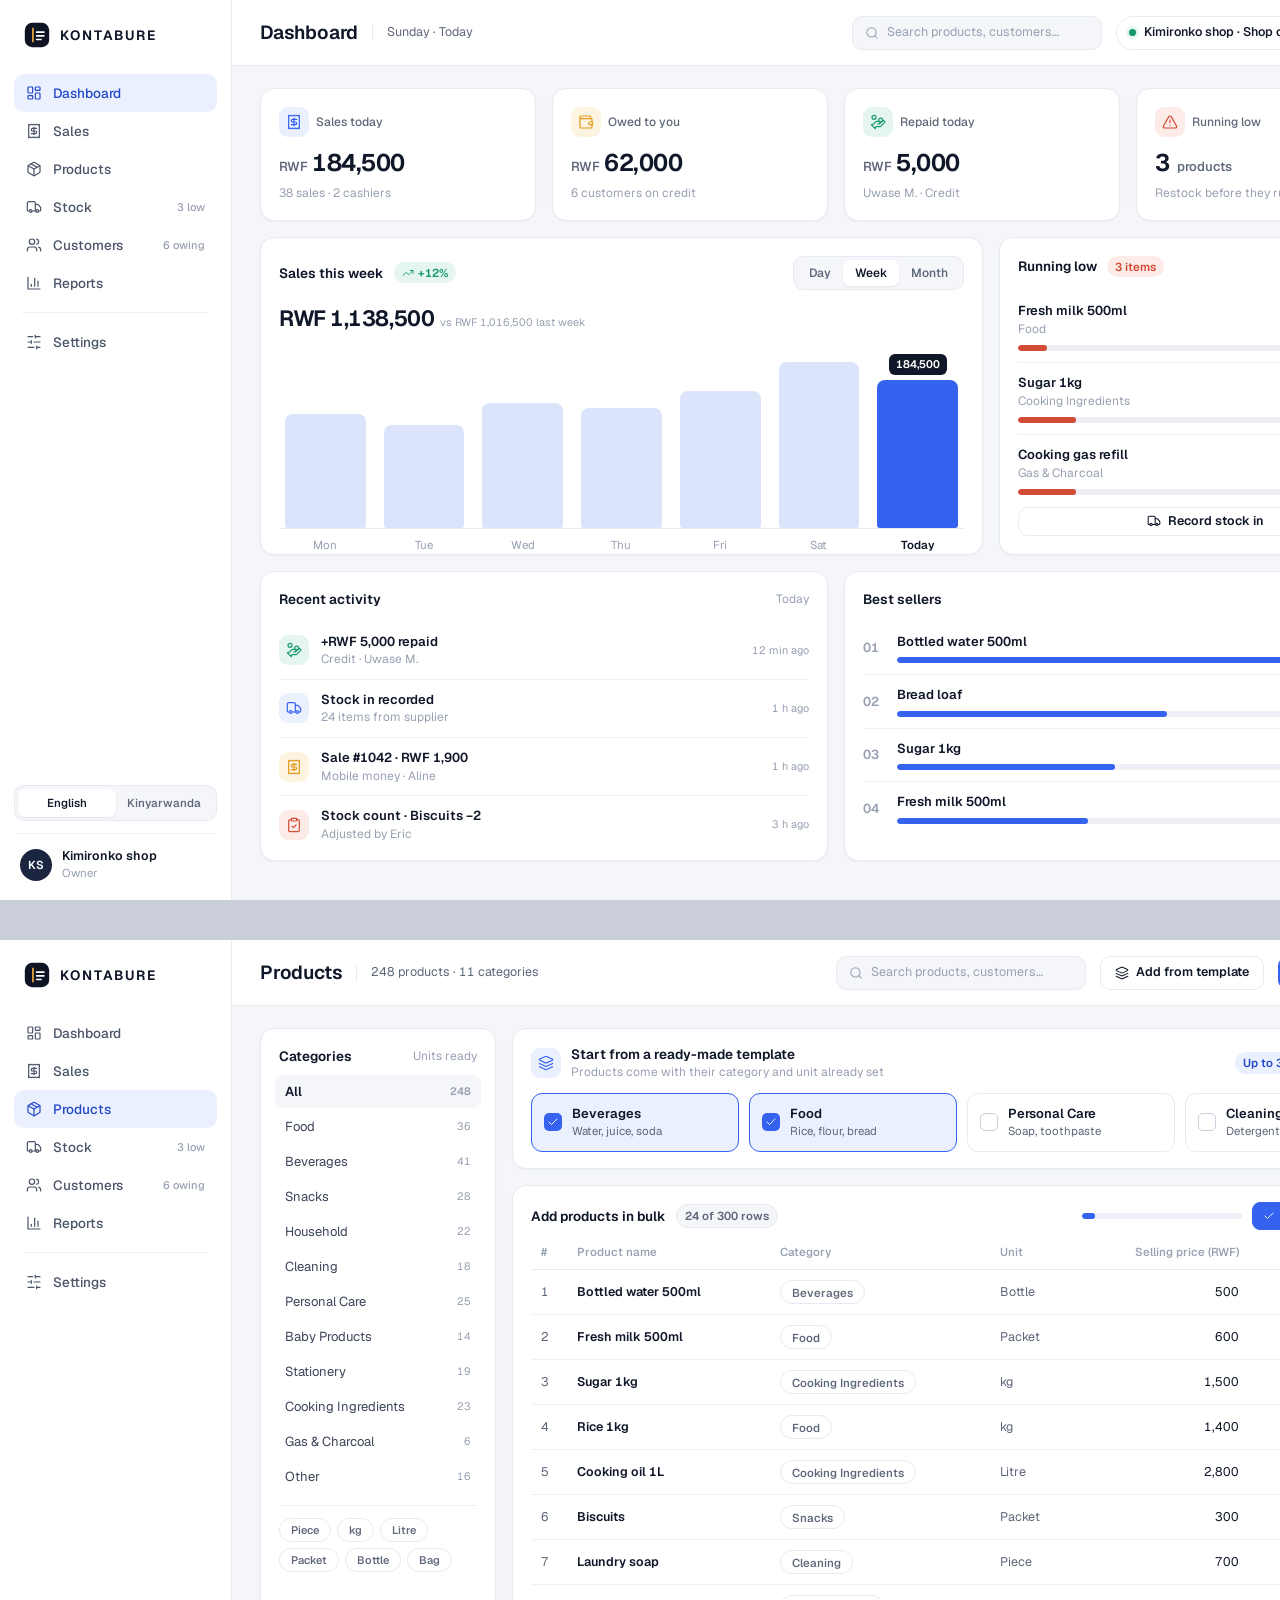
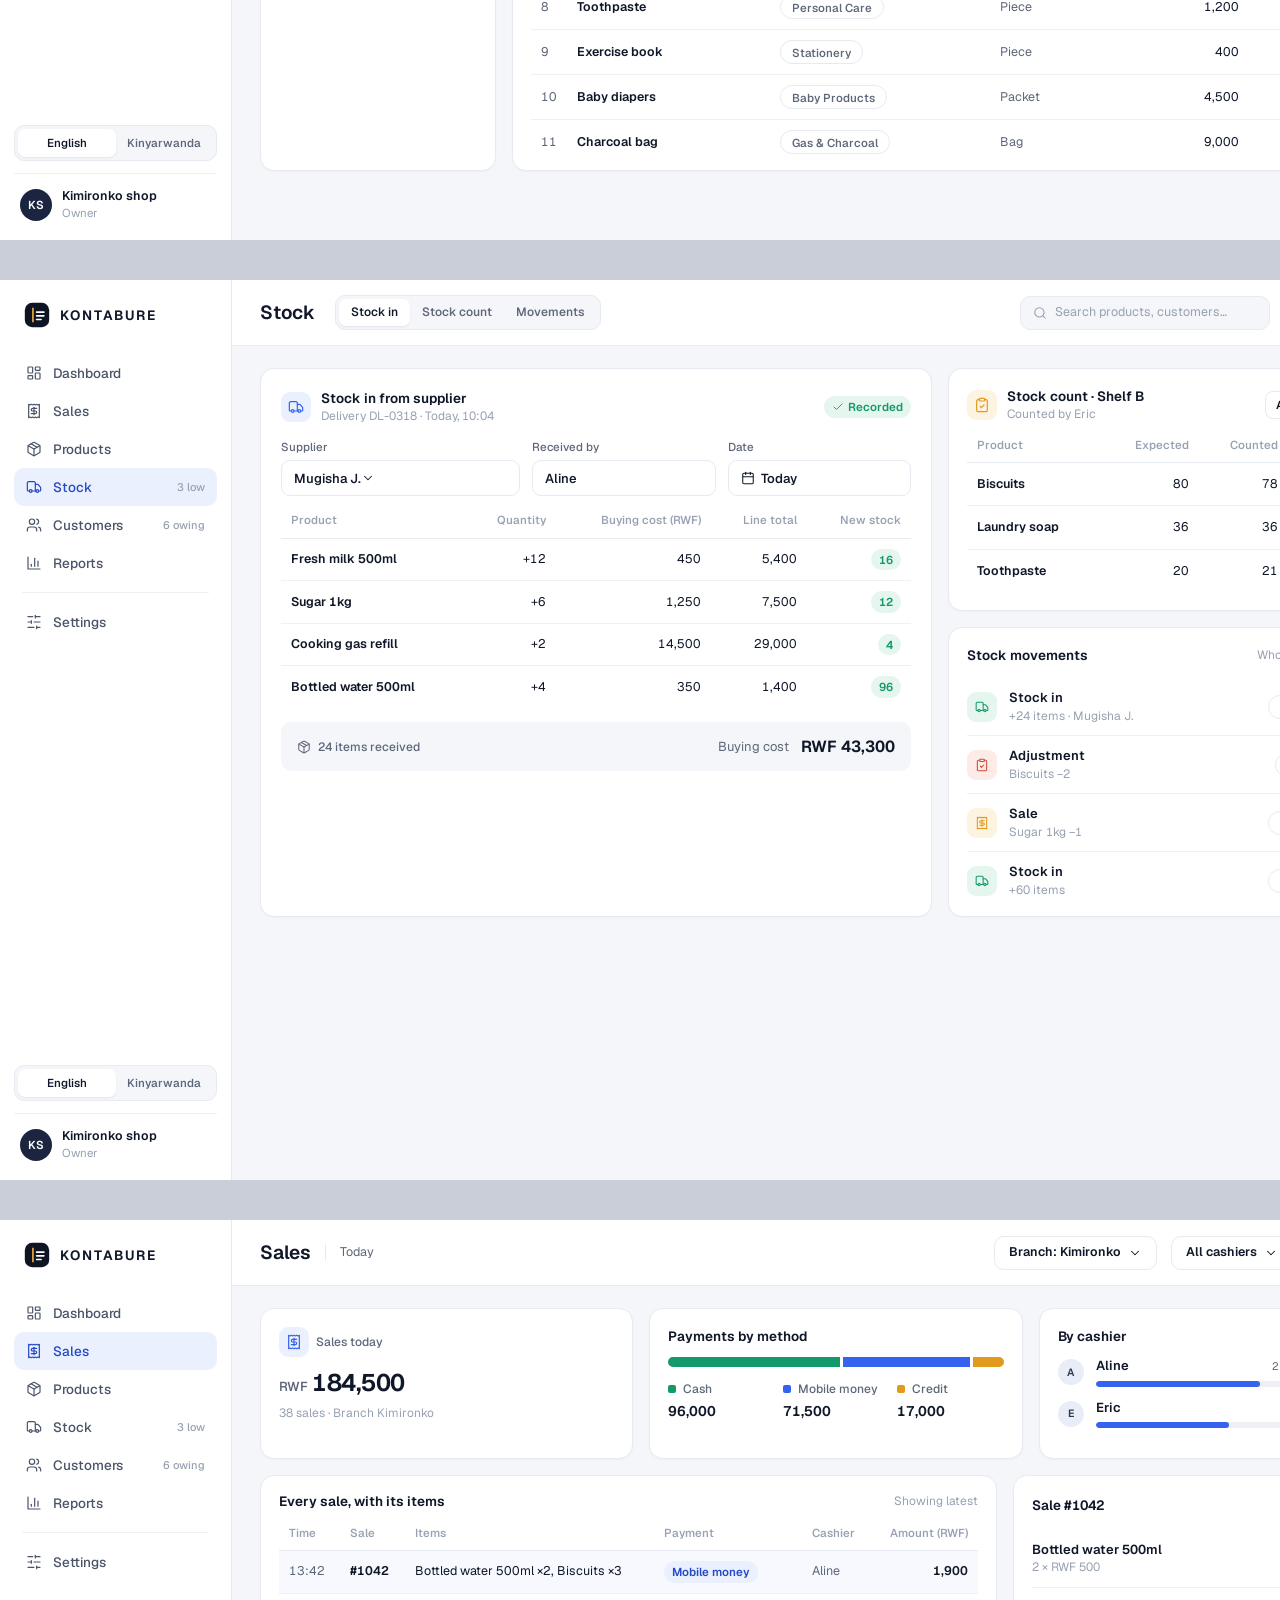
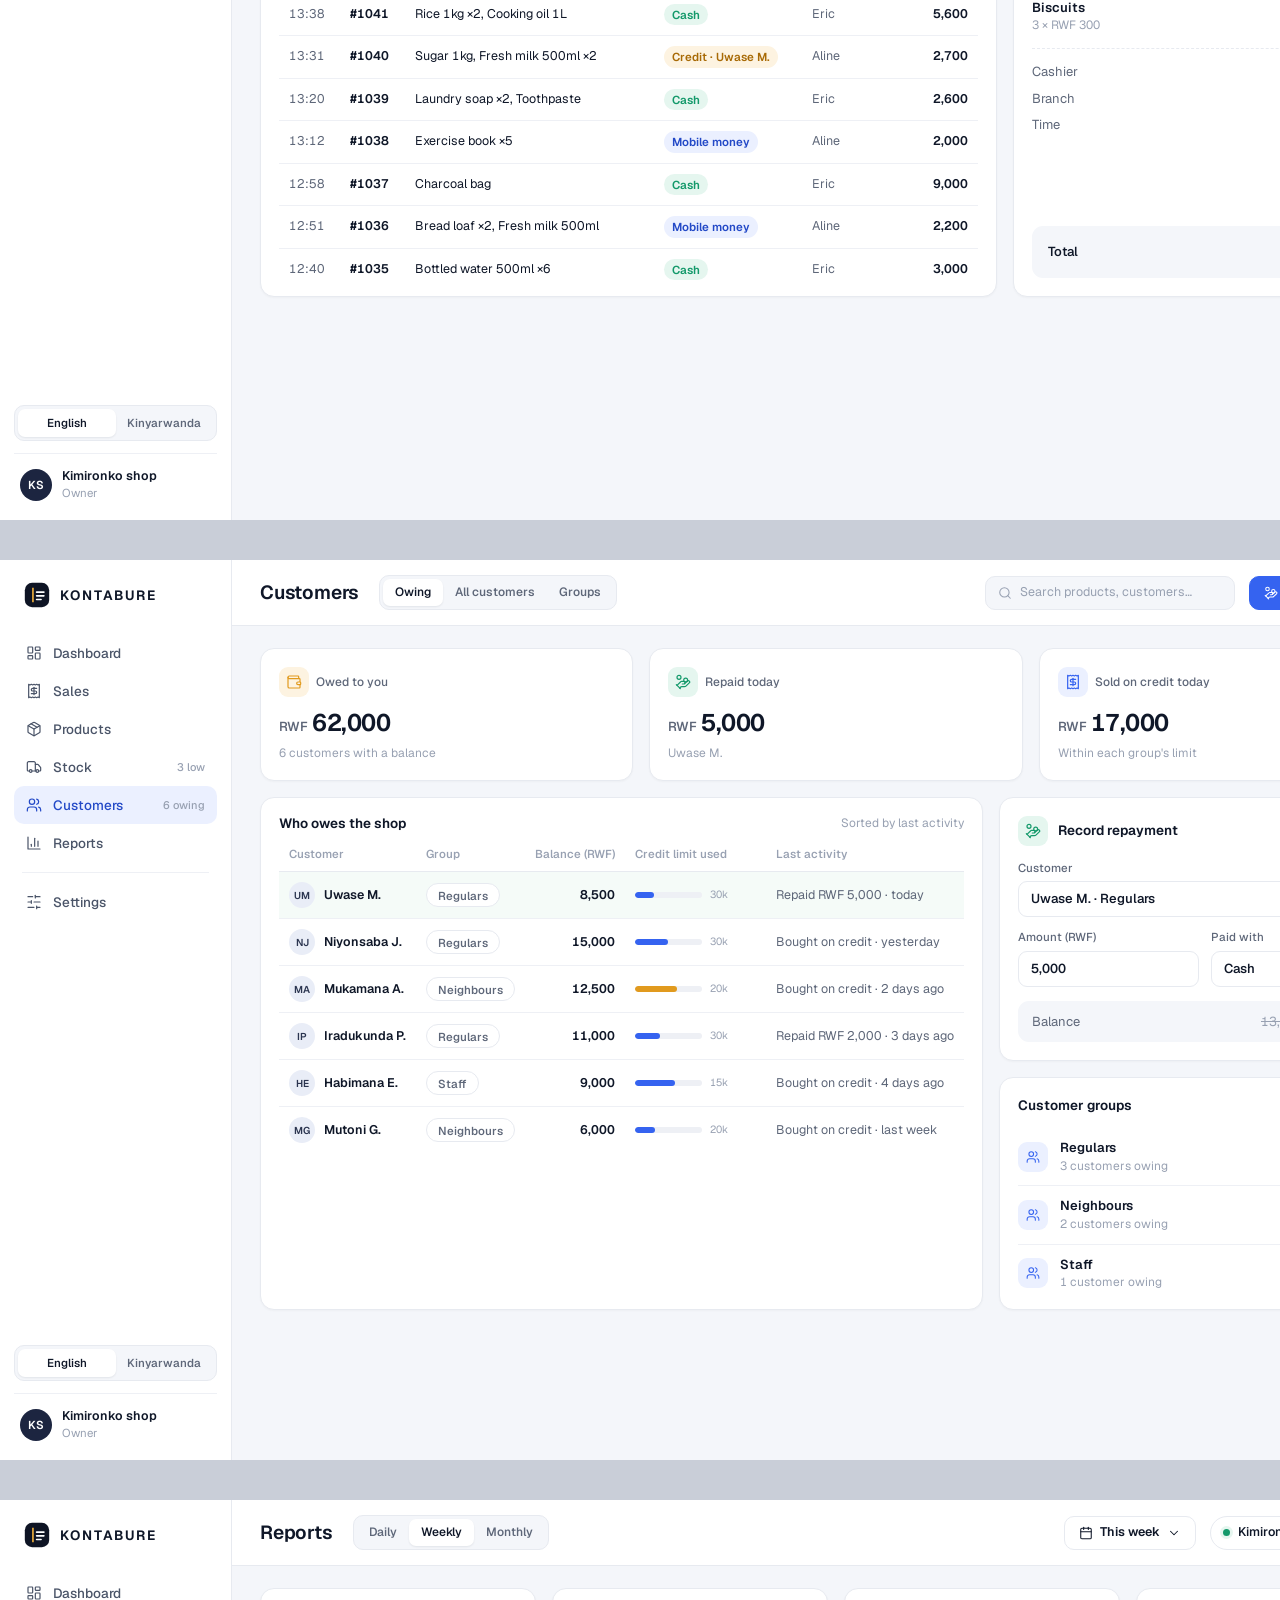
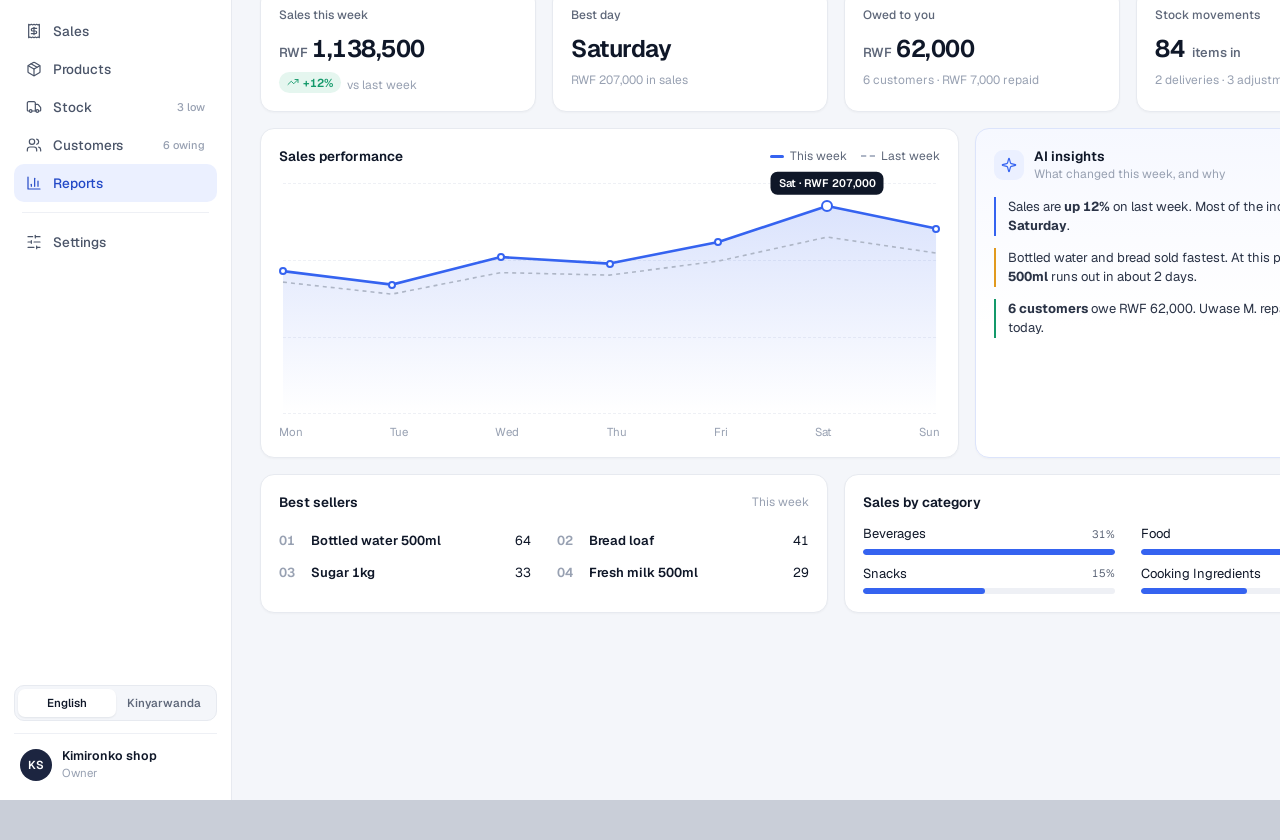
==== tools/screens/screens.html @ 8365b1f9 "Redesign KONTABURE landing page with scroll-driven product story New public landing page prototype f" ====
<!doctype html>
<!--
  KONTABURE — sample product screens (render source)
  -------------------------------------------------------------------------
  These screens are STAND-INS used by the landing-page prototype because the
  real dashboard screenshots were not available when it was built.
  All figures are sample/demo data taken from the existing landing page
  (Kimironko shop, RWF 184,500 sales today, RWF 62,000 owed, Uwase M., the
  running-low items, the 11 default categories) plus consistent sample rows.

  Replace the generated files in /assets/screens with real screenshots
  (same file names, 16:10 aspect, ideally 2880×1800) and delete this folder.

  Regenerate:  node tools/render-screens.mjs
-->
<html lang="en">
<head>
<meta charset="utf-8">
<title>KONTABURE sample screens</title>
<style>
  @font-face { font-family: "Geist"; src: url("../../assets/fonts/geist-latin.woff2") format("woff2"); font-weight: 300 700; font-display: block; }
  @font-face { font-family: "Geist Mono"; src: url("../../assets/fonts/geist-mono-latin.woff2") format("woff2"); font-weight: 400 600; font-display: block; }

  :root {
    --bg: #F4F6FA; --surface: #FFFFFF; --line: #E7EAF0; --line-2: #EEF0F5;
    --text: #0F1728; --muted: #5E6779; --faint: #98A1B2;
    --primary: #3563F0; --primary-soft: #EBF0FF; --primary-ink: #2349C7;
    --amber: #E19A1E; --amber-soft: #FDF3E1;
    --green: #13996A; --green-soft: #E5F6EF;
    --red: #D24B35; --red-soft: #FCEBE7;
  }
  * { box-sizing: border-box; margin: 0; padding: 0; }
  body { background: #c9ced8; font-family: "Geist", system-ui, sans-serif; color: var(--text); -webkit-font-smoothing: antialiased; }
  .screen { width: 1440px; height: 900px; margin: 0 0 40px; overflow: hidden; background: var(--bg); display: grid; grid-template-columns: 232px 1fr; font-size: 13px; line-height: 1.35; font-feature-settings: "tnum" 1, "ss01" 1; }
  svg.i { width: 16px; height: 16px; fill: none; stroke: currentColor; stroke-width: 1.8; stroke-linecap: round; stroke-linejoin: round; flex: none; }

  /* Sidebar */
  .side { background: var(--surface); border-right: 1px solid var(--line); padding: 22px 14px 18px; display: flex; flex-direction: column; gap: 4px; }
  .logo { display: flex; align-items: center; gap: 10px; padding: 0 10px 22px; font-weight: 650; letter-spacing: .14em; font-size: 13.5px; }
  .logo svg { width: 26px; height: 26px; }
  .nav a { display: flex; align-items: center; gap: 11px; height: 38px; padding: 0 12px; border-radius: 10px; color: #4A5468; font-weight: 500; text-decoration: none; font-size: 13.5px; }
  .nav a.on { background: var(--primary-soft); color: var(--primary-ink); }
  .nav a .count { margin-left: auto; font-size: 11px; color: var(--faint); }
  .nav .sep { height: 1px; background: var(--line-2); margin: 10px 8px; }
  .side-foot { margin-top: auto; display: grid; gap: 12px; }
  .lang { display: grid; grid-template-columns: 1fr 1fr; background: var(--bg); border: 1px solid var(--line); border-radius: 10px; padding: 3px; font-size: 11.5px; font-weight: 550; text-align: center; color: var(--muted); }
  .lang span { padding: 6px 0; border-radius: 7px; }
  .lang span.on { background: var(--surface); color: var(--text); box-shadow: 0 1px 2px rgba(16,24,40,.08); }
  .me { display: flex; align-items: center; gap: 10px; padding: 8px 6px 0; border-top: 1px solid var(--line-2); padding-top: 14px; }
  .av { width: 32px; height: 32px; border-radius: 50%; background: #1C2540; color: #fff; display: grid; place-items: center; font-size: 11.5px; font-weight: 600; flex: none; }
  .me b { display: block; font-size: 12.5px; font-weight: 600; }
  .me small { color: var(--faint); font-size: 11.5px; }

  /* Main */
  .main { display: flex; flex-direction: column; min-width: 0; }
  .top { height: 66px; background: var(--surface); border-bottom: 1px solid var(--line); display: flex; align-items: center; gap: 14px; padding: 0 28px; flex: none; }
  .top h1 { font-size: 19px; font-weight: 620; letter-spacing: -.01em; }
  .top .sub { color: var(--muted); font-size: 12.5px; padding-left: 14px; border-left: 1px solid var(--line); }
  .top .grow { flex: 1; }
  .shop-pill { display: inline-flex; align-items: center; gap: 8px; height: 34px; padding: 0 12px; border: 1px solid var(--line); border-radius: 999px; font-weight: 550; font-size: 12.5px; }
  .dot { width: 7px; height: 7px; border-radius: 50%; background: var(--green); box-shadow: 0 0 0 3px var(--green-soft); }
  .search { display: flex; align-items: center; gap: 8px; height: 34px; width: 250px; padding: 0 12px; border: 1px solid var(--line); border-radius: 10px; color: var(--faint); background: var(--bg); font-size: 12.5px; }
  .icon-btn { width: 34px; height: 34px; border: 1px solid var(--line); border-radius: 10px; display: grid; place-items: center; color: var(--muted); }
  .btn { display: inline-flex; align-items: center; gap: 7px; height: 34px; padding: 0 14px; border-radius: 10px; font-weight: 600; font-size: 12.5px; border: 1px solid var(--line); background: var(--surface); color: var(--text); white-space: nowrap; }
  .btn.pri { background: var(--primary); border-color: var(--primary); color: #fff; }
  .btn.sm { height: 28px; padding: 0 10px; font-size: 11.5px; border-radius: 8px; }
  .seg { display: inline-flex; background: var(--bg); border: 1px solid var(--line); border-radius: 10px; padding: 3px; font-weight: 550; font-size: 12px; color: var(--muted); }
  .seg span { padding: 5px 12px; border-radius: 7px; }
  .seg span.on { background: var(--surface); color: var(--text); box-shadow: 0 1px 2px rgba(16,24,40,.08); }
  .content { padding: 22px 28px; display: grid; gap: 16px; align-content: start; min-height: 0; }

  .card { background: var(--surface); border: 1px solid var(--line); border-radius: 14px; padding: 18px; box-shadow: 0 1px 2px rgba(16,24,40,.03); min-width: 0; }
  .card-h { display: flex; align-items: center; gap: 10px; margin-bottom: 14px; }
  .card-h h3 { font-size: 13.5px; font-weight: 620; }
  .card-h .grow { flex: 1; }
  .card-h small { color: var(--faint); font-size: 12px; }
  .label { color: var(--muted); font-size: 12px; font-weight: 500; display: flex; align-items: center; gap: 7px; }
  .big { font-size: 24px; font-weight: 640; letter-spacing: -.02em; margin-top: 10px; }
  .big .cur { font-size: 13px; color: var(--muted); font-weight: 550; margin-right: 4px; letter-spacing: 0; }
  .meta { color: var(--faint); font-size: 12px; margin-top: 6px; }
  .badge { display: inline-flex; align-items: center; gap: 4px; padding: 3px 8px; border-radius: 999px; font-size: 11.5px; font-weight: 600; white-space: nowrap; }
  .b-green { background: var(--green-soft); color: var(--green); }
  .b-amber { background: var(--amber-soft); color: #A86A06; }
  .b-red { background: var(--red-soft); color: var(--red); }
  .b-blue { background: var(--primary-soft); color: var(--primary-ink); }
  .b-grey { background: var(--bg); color: var(--muted); border: 1px solid var(--line); }
  .ico { width: 30px; height: 30px; border-radius: 9px; display: grid; place-items: center; flex: none; }
  .ico.blue { background: var(--primary-soft); color: var(--primary); }
  .ico.amber { background: var(--amber-soft); color: var(--amber); }
  .ico.green { background: var(--green-soft); color: var(--green); }
  .ico.red { background: var(--red-soft); color: var(--red); }

  .grid { display: grid; gap: 16px; min-height: 0; }
  .kpis { grid-template-columns: repeat(4, 1fr); }
  .k3 { grid-template-columns: repeat(3, 1fr); }

  table { width: 100%; border-collapse: collapse; }
  th { text-align: left; font-size: 11.5px; font-weight: 550; color: var(--faint); padding: 0 10px 10px; border-bottom: 1px solid var(--line); white-space: nowrap; }
  td { padding: 10px; border-bottom: 1px solid var(--line-2); font-size: 12.5px; white-space: nowrap; }
  tr:last-child td { border-bottom: 0; }
  td.r, th.r { text-align: right; }
  td.m { color: var(--muted); }
  td b { font-weight: 600; }
  .bar { height: 6px; border-radius: 99px; background: var(--line-2); overflow: hidden; }
  .bar i { display: block; height: 100%; border-radius: inherit; background: var(--primary); }
  .row { display: flex; align-items: center; gap: 12px; }
  .list > div { display: flex; align-items: center; gap: 12px; padding: 11px 0; border-bottom: 1px solid var(--line-2); }
  .list > div:last-child { border-bottom: 0; padding-bottom: 0; }
  .list .t { flex: 1; min-width: 0; }
  .list .t b { display: block; font-weight: 600; font-size: 13px; }
  .list .t small { color: var(--faint); font-size: 12px; }
  .input { height: 36px; border: 1px solid var(--line); border-radius: 9px; display: flex; align-items: center; padding: 0 12px; font-weight: 550; background: var(--surface); }
  .field small { display: block; color: var(--muted); font-size: 11.5px; margin-bottom: 6px; font-weight: 500; }
  .chip { display: inline-flex; align-items: center; gap: 6px; height: 28px; padding: 0 11px; border-radius: 999px; border: 1px solid var(--line); font-size: 12px; font-weight: 550; color: var(--muted); background: var(--surface); }
  .chip.on { background: #111A2E; color: #fff; border-color: #111A2E; }
</style>
</head>
<body>
<div id="out"></div>
<script>
const ICONS = {
  dash: '<rect width="7" height="9" x="3" y="3" rx="1"/><rect width="7" height="5" x="14" y="3" rx="1"/><rect width="7" height="9" x="14" y="12" rx="1"/><rect width="7" height="5" x="3" y="16" rx="1"/>',
  sales: '<path d="M4 2v20l2-1 2 1 2-1 2 1 2-1 2 1 2-1 2 1V2l-2 1-2-1-2 1-2-1-2 1-2-1-2 1Z"/><path d="M16 8h-6a2 2 0 1 0 0 4h4a2 2 0 1 1 0 4H8"/><path d="M12 17.5v-11"/>',
  products: '<path d="m7.5 4.27 9 5.15"/><path d="M21 8a2 2 0 0 0-1-1.73l-7-4a2 2 0 0 0-2 0l-7 4A2 2 0 0 0 3 8v8a2 2 0 0 0 1 1.73l7 4a2 2 0 0 0 2 0l7-4A2 2 0 0 0 21 16Z"/><path d="m3.3 7 8.7 5 8.7-5"/><path d="M12 22V12"/>',
  truck: '<path d="M14 18V6a2 2 0 0 0-2-2H4a2 2 0 0 0-2 2v11a1 1 0 0 0 1 1h2"/><path d="M15 18H9"/><path d="M19 18h2a1 1 0 0 0 1-1v-3.65a1 1 0 0 0-.22-.624l-3.48-4.35A1 1 0 0 0 17.52 8H14"/><circle cx="17" cy="18" r="2"/><circle cx="7" cy="18" r="2"/>',
  users: '<path d="M16 21v-2a4 4 0 0 0-4-4H6a4 4 0 0 0-4 4v2"/><circle cx="9" cy="7" r="4"/><path d="M22 21v-2a4 4 0 0 0-3-3.87"/><path d="M16 3.13a4 4 0 0 1 0 7.75"/>',
  reports: '<path d="M3 3v18h18"/><path d="M18 17V9"/><path d="M13 17V5"/><path d="M8 17v-3"/>',
  settings: '<line x1="21" x2="14" y1="4" y2="4"/><line x1="10" x2="3" y1="4" y2="4"/><line x1="21" x2="12" y1="12" y2="12"/><line x1="8" x2="3" y1="12" y2="12"/><line x1="21" x2="16" y1="20" y2="20"/><line x1="12" x2="3" y1="20" y2="20"/><line x1="14" x2="14" y1="2" y2="6"/><line x1="8" x2="8" y1="10" y2="14"/><line x1="16" x2="16" y1="18" y2="22"/>',
  search: '<circle cx="11" cy="11" r="8"/><path d="m21 21-4.3-4.3"/>',
  bell: '<path d="M6 8a6 6 0 0 1 12 0c0 7 3 9 3 9H3s3-2 3-9"/><path d="M10.3 21a1.94 1.94 0 0 0 3.4 0"/>',
  plus: '<path d="M5 12h14"/><path d="M12 5v14"/>',
  spark: '<path d="M9.937 15.5A2 2 0 0 0 8.5 14.063l-6.135-1.582a.5.5 0 0 1 0-.962L8.5 9.936A2 2 0 0 0 9.937 8.5l1.582-6.135a.5.5 0 0 1 .963 0L14.063 8.5A2 2 0 0 0 15.5 9.937l6.135 1.581a.5.5 0 0 1 0 .964L15.5 14.063a2 2 0 0 0-1.437 1.437l-1.582 6.135a.5.5 0 0 1-.963 0z"/>',
  alert: '<path d="m21.73 18-8-14a2 2 0 0 0-3.48 0l-8 14A2 2 0 0 0 4 21h16a2 2 0 0 0 1.73-3"/><path d="M12 9v4"/><path d="M12 17h.01"/>',
  up: '<polyline points="22 7 13.5 15.5 8.5 10.5 2 17"/><polyline points="16 7 22 7 22 13"/>',
  check: '<path d="M20 6 9 17l-5-5"/>',
  clip: '<rect width="8" height="4" x="8" y="2" rx="1" ry="1"/><path d="M16 4h2a2 2 0 0 1 2 2v14a2 2 0 0 1-2 2H6a2 2 0 0 1-2-2V6a2 2 0 0 1 2-2h2"/><path d="m9 14 2 2 4-4"/>',
  wallet: '<path d="M19 7V4a1 1 0 0 0-1-1H5a2 2 0 0 0 0 4h15a1 1 0 0 1 1 1v4h-3a2 2 0 0 0 0 4h3a1 1 0 0 0 1-1v-2a1 1 0 0 0-1-1"/><path d="M3 5v14a2 2 0 0 0 2 2h15a1 1 0 0 0 1-1v-4"/>',
  layers: '<path d="m12.83 2.18a2 2 0 0 0-1.66 0L2.6 6.08a1 1 0 0 0 0 1.83l8.58 3.91a2 2 0 0 0 1.66 0l8.58-3.9a1 1 0 0 0 0-1.83Z"/><path d="m22 17.65-9.17 4.16a2 2 0 0 1-1.66 0L2 17.65"/><path d="m22 12.65-9.17 4.16a2 2 0 0 1-1.66 0L2 12.65"/>',
  cal: '<path d="M8 2v4"/><path d="M16 2v4"/><rect width="18" height="18" x="3" y="4" rx="2"/><path d="M3 10h18"/>',
  down: '<path d="m6 9 6 6 6-6"/>',
  arrow: '<path d="M5 12h14"/><path d="m12 5 7 7-7 7"/>',
  repay: '<path d="M11 15h2a2 2 0 1 0 0-4h-3c-.6 0-1.1.2-1.4.6L3 17"/><path d="m7 21 1.6-1.4c.3-.4.8-.6 1.4-.6h4c1.1 0 2.1-.4 2.8-1.2l4.6-4.4a2 2 0 0 0-2.75-2.91l-4.2 3.9"/><path d="m2 16 6 6"/><circle cx="16" cy="9" r="2.9"/><circle cx="6" cy="5" r="3"/>'
};
const ic = (n, s = 16) => `<svg class="i" viewBox="0 0 24 24" style="width:${s}px;height:${s}px">${ICONS[n]}</svg>`;
const LOGO = `<svg viewBox="0 0 32 32" aria-hidden="true"><rect x="1" y="1" width="30" height="30" rx="9" fill="#0E1424"/><path d="M11 7v18" stroke="#F2B13C" stroke-width="2"/><path d="M15.5 12.5h9M15.5 17h9M15.5 21.5h5.5" stroke="#fff" stroke-width="2" stroke-linecap="round"/></svg>`;
const rwf = n => n.toLocaleString('en-US');

function shell(key, active, topHTML, contentHTML) {
  const items = [
    ['dash', 'Dashboard', 'dash'], ['sales', 'Sales', 'sales'], ['products', 'Products', 'products'],
    ['stock', 'Stock', 'truck'], ['customers', 'Customers', 'users'], ['reports', 'Reports', 'reports']
  ];
  return `<section class="screen" id="screen-${key}">
    <aside class="side">
      <div class="logo">${LOGO}KONTABURE</div>
      <nav class="nav">
        ${items.map(([k, label, icon]) => `<a class="${k === active ? 'on' : ''}">${ic(icon)}${label}${k === 'customers' ? '<span class="count">6 owing</span>' : ''}${k === 'stock' ? '<span class="count">3 low</span>' : ''}</a>`).join('')}
        <div class="sep"></div>
        <a>${ic('settings')}Settings</a>
      </nav>
      <div class="side-foot">
        <div class="lang"><span class="on">English</span><span>Kinyarwanda</span></div>
        <div class="me"><div class="av">KS</div><div><b>Kimironko shop</b><small>Owner</small></div></div>
      </div>
    </aside>
    <div class="main">
      <header class="top">${topHTML}</header>
      <div class="content">${contentHTML}</div>
    </div>
  </section>`;
}
const shopPill = `<span class="shop-pill"><span class="dot"></span>Kimironko shop · Shop open</span>`;
const searchBox = `<span class="search">${ic('search', 14)}Search products, customers…</span>`;

/* ---------------------------------------------------------------- overview */
const week = [['Mon', 142000], ['Tue', 128500], ['Wed', 156000], ['Thu', 149500], ['Fri', 171000], ['Sat', 207000], ['Sun', 184500]];
const maxW = 220000;
const overview = shell('overview', 'dash',
  `<h1>Dashboard</h1><span class="sub">Sunday · Today</span><span class="grow"></span>${searchBox}${shopPill}<span class="icon-btn">${ic('bell')}</span><div class="av">KS</div>`,
  `<div class="grid kpis">
    <div class="card" data-crop="ov-sales"><div class="label"><span class="ico blue">${ic('sales')}</span>Sales today</div><div class="big"><span class="cur">RWF</span>184,500</div><div class="meta">38 sales · 2 cashiers</div></div>
    <div class="card" data-crop="ov-owed"><div class="label"><span class="ico amber">${ic('wallet')}</span>Owed to you</div><div class="big"><span class="cur">RWF</span>62,000</div><div class="meta">6 customers on credit</div></div>
    <div class="card"><div class="label"><span class="ico green">${ic('repay')}</span>Repaid today</div><div class="big"><span class="cur">RWF</span>5,000</div><div class="meta">Uwase M. · Credit</div></div>
    <div class="card"><div class="label"><span class="ico red">${ic('alert')}</span>Running low</div><div class="big">3 <span class="cur" style="margin-left:2px">products</span></div><div class="meta">Restock before they run out</div></div>
  </div>
  <div class="grid" style="grid-template-columns: 1.75fr 1fr;">
    <div class="card" data-crop="ov-week" style="height:318px">
      <div class="card-h"><h3>Sales this week</h3><span class="badge b-green">${ic('up', 12)}+12%</span><span class="grow"></span><span class="seg"><span>Day</span><span class="on">Week</span><span>Month</span></span></div>
      <div class="row" style="gap:6px;align-items:baseline"><span style="font-size:22px;font-weight:640;letter-spacing:-.02em">RWF 1,138,500</span><small style="color:var(--faint)">vs RWF 1,016,500 last week</small></div>
      <div style="display:grid;grid-template-columns:repeat(7,1fr);gap:18px;align-items:end;height:178px;margin-top:18px;padding:0 6px;border-bottom:1px solid var(--line)">
        ${week.map(([d, v], i) => `<div style="height:${(v / maxW * 100).toFixed(1)}%;border-radius:8px 8px 3px 3px;background:${i === 6 ? 'var(--primary)' : '#DCE4FB'};position:relative">${i === 6 ? `<span style="position:absolute;top:-26px;left:50%;transform:translateX(-50%);background:#0F1728;color:#fff;font-size:11px;font-weight:600;padding:3px 7px;border-radius:6px;white-space:nowrap">184,500</span>` : ''}</div>`).join('')}
      </div>
      <div style="display:grid;grid-template-columns:repeat(7,1fr);gap:18px;padding:8px 6px 0;text-align:center;color:var(--faint);font-size:11.5px">${week.map(([d], i) => `<span style="${i === 6 ? 'color:var(--text);font-weight:600' : ''}">${i === 6 ? 'Today' : d}</span>`).join('')}</div>
    </div>
    <div class="card" data-crop="ov-low" style="height:318px;display:flex;flex-direction:column">
      <div class="card-h"><h3>Running low</h3><span class="badge b-red">3 items</span><span class="grow"></span><small>Stock</small></div>
      <div class="list" style="flex:1">
        ${[['Fresh milk 500ml', 4, 40, 'Food'], ['Sugar 1kg', 6, 30, 'Cooking Ingredients'], ['Cooking gas refill', 2, 10, 'Gas & Charcoal']].map(([n, l, cap, c]) => `
        <div><div class="t"><b>${n}</b><small>${c}</small><div class="bar" style="margin-top:8px;width:92%"><i style="width:${l / cap * 100}%;background:var(--red)"></i></div></div><span class="badge b-red">${l} left</span></div>`).join('')}
      </div>
      <span class="btn" style="justify-content:center;margin-top:12px">${ic('truck', 14)}Record stock in</span>
    </div>
  </div>
  <div class="grid" style="grid-template-columns: 1fr 1fr;">
    <div class="card" data-crop="ov-activity">
      <div class="card-h"><h3>Recent activity</h3><span class="grow"></span><small>Today</small></div>
      <div class="list">
        <div><span class="ico green">${ic('repay')}</span><div class="t"><b>+RWF 5,000 repaid</b><small>Credit · Uwase M.</small></div><small style="color:var(--faint)">12 min ago</small></div>
        <div><span class="ico blue">${ic('truck')}</span><div class="t"><b>Stock in recorded</b><small>24 items from supplier</small></div><small style="color:var(--faint)">1 h ago</small></div>
        <div><span class="ico amber">${ic('sales')}</span><div class="t"><b>Sale #1042 · RWF 1,900</b><small>Mobile money · Aline</small></div><small style="color:var(--faint)">1 h ago</small></div>
        <div><span class="ico red">${ic('clip')}</span><div class="t"><b>Stock count · Biscuits −2</b><small>Adjusted by Eric</small></div><small style="color:var(--faint)">3 h ago</small></div>
      </div>
    </div>
    <div class="card" data-crop="ov-best">
      <div class="card-h"><h3>Best sellers</h3><span class="grow"></span><small>This week</small></div>
      <div class="list">
        ${[['Bottled water 500ml', 64], ['Bread loaf', 41], ['Sugar 1kg', 33], ['Fresh milk 500ml', 29]].map(([n, v], i) => `
        <div><span style="width:22px;color:var(--faint);font-weight:600">0${i + 1}</span><div class="t"><b>${n}</b><div class="bar" style="margin-top:7px"><i style="width:${v / 64 * 100}%"></i></div></div><span style="font-weight:600;width:62px;text-align:right">${v} sold</span></div>`).join('')}
      </div>
    </div>
  </div>`);

/* ---------------------------------------------------------------- products */
const cats = [['All', 248], ['Food', 36], ['Beverages', 41], ['Snacks', 28], ['Household', 22], ['Cleaning', 18], ['Personal Care', 25], ['Baby Products', 14], ['Stationery', 19], ['Cooking Ingredients', 23], ['Gas & Charcoal', 6], ['Other', 16]];
const bulk = [
  ['Bottled water 500ml', 'Beverages', 'Bottle', 500, 120], ['Fresh milk 500ml', 'Food', 'Packet', 600, 40],
  ['Sugar 1kg', 'Cooking Ingredients', 'kg', 1500, 30], ['Rice 1kg', 'Food', 'kg', 1400, 50],
  ['Cooking oil 1L', 'Cooking Ingredients', 'Litre', 2800, 24], ['Biscuits', 'Snacks', 'Packet', 300, 80],
  ['Laundry soap', 'Cleaning', 'Piece', 700, 36], ['Toothpaste', 'Personal Care', 'Piece', 1200, 20],
  ['Exercise book', 'Stationery', 'Piece', 400, 60], ['Baby diapers', 'Baby Products', 'Packet', 4500, 12],
  ['Charcoal bag', 'Gas & Charcoal', 'Bag', 9000, 8]
];
const products = shell('products', 'products',
  `<h1>Products</h1><span class="sub">248 products · 11 categories</span><span class="grow"></span>${searchBox}<span class="btn">${ic('layers', 14)}Add from template</span><span class="btn pri">${ic('plus', 14)}Add products</span>`,
  `<div class="grid" style="grid-template-columns: 236px 1fr;">
    <div class="card" data-crop="pr-cats" style="padding:14px">
      <div class="card-h" style="margin:4px 4px 10px"><h3>Categories</h3><span class="grow"></span><small>Units ready</small></div>
      <div style="display:grid;gap:2px">
        ${cats.map(([c, n], i) => `<div class="row" style="height:33px;padding:0 10px;border-radius:8px;${i === 0 ? 'background:var(--bg);font-weight:600' : 'color:#3B4558'}"><span style="flex:1">${c}</span><small style="color:var(--faint)">${n}</small></div>`).join('')}
      </div>
      <div style="margin:12px 4px 0;padding-top:12px;border-top:1px solid var(--line-2);display:flex;gap:6px;flex-wrap:wrap">
        ${['Piece', 'kg', 'Litre', 'Packet', 'Bottle', 'Bag'].map(u => `<span class="chip" style="height:24px;font-size:11px">${u}</span>`).join('')}
      </div>
    </div>
    <div class="grid" style="align-content:start">
      <div class="card" data-crop="pr-template" style="padding:16px 18px">
        <div class="card-h" style="margin-bottom:12px"><span class="ico blue">${ic('layers')}</span><div><h3>Start from a ready-made template</h3><small>Products come with their category and unit already set</small></div><span class="grow"></span><span class="badge b-blue">Up to 300 items in one go</span></div>
        <div style="display:grid;grid-template-columns:repeat(4,1fr);gap:10px">
          ${[['Beverages', 'Water, juice, soda'], ['Food', 'Rice, flour, bread'], ['Personal Care', 'Soap, toothpaste'], ['Cleaning', 'Detergent, bleach']].map(([t, d], i) => `
          <div style="border:1px solid ${i < 2 ? 'var(--primary)' : 'var(--line)'};background:${i < 2 ? 'var(--primary-soft)' : 'var(--surface)'};border-radius:11px;padding:11px 12px;display:flex;gap:10px;align-items:center">
            <span style="width:18px;height:18px;border-radius:5px;display:grid;place-items:center;flex:none;${i < 2 ? 'background:var(--primary);color:#fff' : 'border:1.5px solid #C9CFDB'}">${i < 2 ? ic('check', 12) : ''}</span>
            <div><b style="font-weight:600;display:block">${t}</b><small style="color:var(--muted);font-size:11.5px">${d}</small></div></div>`).join('')}
        </div>
      </div>
      <div class="card" data-crop="pr-bulk" style="padding:16px 18px 6px">
        <div class="card-h"><h3>Add products in bulk</h3><span class="badge b-grey">24 of 300 rows</span><span class="grow"></span><div class="bar" style="width:160px"><i style="width:8%"></i></div><span class="btn pri sm">${ic('check', 12)}Save 24 products</span></div>
        <table>
          <thead><tr><th style="width:30px">#</th><th>Product name</th><th>Category</th><th>Unit</th><th class="r">Selling price (RWF)</th><th class="r">Opening stock</th></tr></thead>
          <tbody>
            ${bulk.map(([n, c, u, p, s], i) => `<tr><td class="m">${i + 1}</td><td><b>${n}</b></td><td><span class="chip" style="height:24px;font-size:11.5px">${c}</span></td><td class="m">${u}</td><td class="r">${rwf(p)}</td><td class="r">${s}</td></tr>`).join('')}
          </tbody>
        </table>
      </div>
    </div>
  </div>`);

/* ---------------------------------------------------------------- stock */
const delivery = [['Fresh milk 500ml', 12, 450], ['Sugar 1kg', 6, 1250], ['Cooking gas refill', 2, 14500], ['Bottled water 500ml', 4, 350]];
const dTotal = delivery.reduce((a, [, q, c]) => a + q * c, 0);
const stock = shell('stock', 'stock',
  `<h1>Stock</h1><span class="seg" style="margin-left:6px"><span class="on">Stock in</span><span>Stock count</span><span>Movements</span></span><span class="grow"></span>${searchBox}<span class="btn pri">${ic('plus', 14)}New delivery</span>`,
  `<div class="grid" style="grid-template-columns: 1.45fr 1fr;">
    <div class="card" data-crop="st-in" style="padding:20px">
      <div class="card-h"><span class="ico blue">${ic('truck')}</span><div><h3>Stock in from supplier</h3><small>Delivery DL-0318 · Today, 10:04</small></div><span class="grow"></span><span class="badge b-green">${ic('check', 12)}Recorded</span></div>
      <div style="display:grid;grid-template-columns:1.3fr 1fr 1fr;gap:12px;margin-bottom:16px">
        <div class="field"><small>Supplier</small><div class="input">Mugisha J. ${ic('down', 14)}</div></div>
        <div class="field"><small>Received by</small><div class="input">Aline</div></div>
        <div class="field"><small>Date</small><div class="input">${ic('cal', 14)}&nbsp; Today</div></div>
      </div>
      <table>
        <thead><tr><th>Product</th><th class="r">Quantity</th><th class="r">Buying cost (RWF)</th><th class="r">Line total</th><th class="r">New stock</th></tr></thead>
        <tbody>
          ${delivery.map(([n, q, c], i) => `<tr><td><b>${n}</b></td><td class="r">+${q}</td><td class="r">${rwf(c)}</td><td class="r">${rwf(q * c)}</td><td class="r"><span class="badge b-green">${[16, 12, 4, 96][i]}</span></td></tr>`).join('')}
        </tbody>
      </table>
      <div class="row" style="margin-top:14px;padding:14px 16px;background:var(--bg);border-radius:11px">
        <span class="label" style="flex:1">${ic('products', 14)}24 items received</span>
        <span style="color:var(--muted)">Buying cost</span><b style="font-size:16px;font-weight:650">RWF ${rwf(dTotal)}</b>
      </div>
    </div>
    <div class="grid" style="align-content:start">
      <div class="card" data-crop="st-count">
        <div class="card-h"><span class="ico amber">${ic('clip')}</span><div><h3>Stock count · Shelf B</h3><small>Counted by Eric</small></div><span class="grow"></span><span class="btn sm">Apply adjustments</span></div>
        <table>
          <thead><tr><th>Product</th><th class="r">Expected</th><th class="r">Counted</th><th class="r">Difference</th></tr></thead>
          <tbody>
            <tr><td><b>Biscuits</b></td><td class="r">80</td><td class="r">78</td><td class="r"><span class="badge b-red">−2</span></td></tr>
            <tr><td><b>Laundry soap</b></td><td class="r">36</td><td class="r">36</td><td class="r"><span class="badge b-grey">0</span></td></tr>
            <tr><td><b>Toothpaste</b></td><td class="r">20</td><td class="r">21</td><td class="r"><span class="badge b-green">+1</span></td></tr>
          </tbody>
        </table>
      </div>
      <div class="card" data-crop="st-moves">
        <div class="card-h"><h3>Stock movements</h3><span class="grow"></span><small>Who made each change</small></div>
        <div class="list">
          ${[['Stock in', '+24 items · Mugisha J.', 'Aline', '10:04', 'green', 'truck'], ['Adjustment', 'Biscuits −2', 'Eric', '09:12', 'red', 'clip'], ['Sale', 'Sugar 1kg −1', 'Aline', '08:47', 'amber', 'sales'], ['Stock in', '+60 items', 'Aline', 'Yesterday', 'green', 'truck']].map(([t, d, who, w, col, icn]) => `
          <div><span class="ico ${col}">${ic(icn, 14)}</span><div class="t"><b>${t}</b><small>${d}</small></div><span class="chip" style="height:24px;font-size:11px">${who}</span><small style="color:var(--faint);width:62px;text-align:right">${w}</small></div>`).join('')}
        </div>
      </div>
    </div>
  </div>`);

/* ---------------------------------------------------------------- sales */
const salesRows = [
  ['13:42', '#1042', 'Bottled water 500ml ×2, Biscuits ×3', 'Mobile money', 'Aline', 1900],
  ['13:38', '#1041', 'Rice 1kg ×2, Cooking oil 1L', 'Cash', 'Eric', 5600],
  ['13:31', '#1040', 'Sugar 1kg, Fresh milk 500ml ×2', 'Credit · Uwase M.', 'Aline', 2700],
  ['13:20', '#1039', 'Laundry soap ×2, Toothpaste', 'Cash', 'Eric', 2600],
  ['13:12', '#1038', 'Exercise book ×5', 'Mobile money', 'Aline', 2000],
  ['12:58', '#1037', 'Charcoal bag', 'Cash', 'Eric', 9000],
  ['12:51', '#1036', 'Bread loaf ×2, Fresh milk 500ml', 'Mobile money', 'Aline', 2200],
  ['12:40', '#1035', 'Bottled water 500ml ×6', 'Cash', 'Eric', 3000]
];
const payBadge = m => m.startsWith('Credit') ? 'b-amber' : m === 'Cash' ? 'b-green' : 'b-blue';
const sales = shell('sales', 'sales',
  `<h1>Sales</h1><span class="sub">Today</span><span class="grow"></span><span class="btn">Branch: Kimironko ${ic('down', 14)}</span><span class="btn">All cashiers ${ic('down', 14)}</span><span class="btn pri">${ic('plus', 14)}New sale</span>`,
  `<div class="grid k3">
    <div class="card"><div class="label"><span class="ico blue">${ic('sales')}</span>Sales today</div><div class="big"><span class="cur">RWF</span>184,500</div><div class="meta">38 sales · Branch Kimironko</div></div>
    <div class="card" data-crop="sa-pay">
      <div class="card-h" style="margin-bottom:12px"><h3>Payments by method</h3></div>
      <div style="display:flex;height:10px;border-radius:99px;overflow:hidden;gap:3px"><i style="flex:96000;background:var(--green)"></i><i style="flex:71500;background:var(--primary)"></i><i style="flex:17000;background:var(--amber)"></i></div>
      <div style="display:grid;grid-template-columns:repeat(3,1fr);gap:8px;margin-top:14px">
        ${[['Cash', 96000, 'var(--green)'], ['Mobile money', 71500, 'var(--primary)'], ['Credit', 17000, 'var(--amber)']].map(([m, v, c]) => `<div><div class="label"><i style="width:8px;height:8px;border-radius:2px;background:${c}"></i>${m}</div><b style="display:block;margin-top:5px;font-size:14px;font-weight:620">${rwf(v)}</b></div>`).join('')}
      </div>
    </div>
    <div class="card" data-crop="sa-cashier">
      <div class="card-h" style="margin-bottom:12px"><h3>By cashier</h3></div>
      ${[['Aline', 102000, 21], ['Eric', 82500, 17]].map(([n, v, c]) => `<div class="row" style="margin-bottom:12px"><div class="av" style="width:26px;height:26px;font-size:10.5px;background:#E9EDF7;color:#2B3550">${n[0]}</div><div style="flex:1"><div class="row" style="justify-content:space-between"><b style="font-weight:600">${n}</b><small style="color:var(--muted)">${c} sales · RWF ${rwf(v)}</small></div><div class="bar" style="margin-top:6px"><i style="width:${v / 184500 * 100}%"></i></div></div></div>`).join('')}
    </div>
  </div>
  <div class="grid" style="grid-template-columns: 1.85fr 1fr;">
    <div class="card" data-crop="sa-table" style="padding:16px 18px 6px">
      <div class="card-h"><h3>Every sale, with its items</h3><span class="grow"></span><small>Showing latest</small></div>
      <table>
        <thead><tr><th>Time</th><th>Sale</th><th>Items</th><th>Payment</th><th>Cashier</th><th class="r">Amount (RWF)</th></tr></thead>
        <tbody>
          ${salesRows.map(([t, id, it, m, c, a], i) => `<tr style="${i === 0 ? 'background:#F7F9FF' : ''}"><td class="m">${t}</td><td><b>${id}</b></td><td style="max-width:290px;overflow:hidden;text-overflow:ellipsis">${it}</td><td><span class="badge ${payBadge(m)}">${m}</span></td><td class="m">${c}</td><td class="r"><b>${rwf(a)}</b></td></tr>`).join('')}
        </tbody>
      </table>
    </div>
    <div class="card" data-crop="sa-receipt" style="display:flex;flex-direction:column">
      <div class="card-h"><h3>Sale #1042</h3><span class="grow"></span><span class="badge b-blue">Mobile money</span></div>
      <div class="list">
        <div><div class="t"><b>Bottled water 500ml</b><small>2 × RWF 500</small></div><b>1,000</b></div>
        <div><div class="t"><b>Biscuits</b><small>3 × RWF 300</small></div><b>900</b></div>
      </div>
      <div style="margin-top:14px;padding-top:14px;border-top:1px dashed var(--line);display:grid;gap:9px">
        <div class="row" style="justify-content:space-between"><span style="color:var(--muted)">Cashier</span><b style="font-weight:600">Aline</b></div>
        <div class="row" style="justify-content:space-between"><span style="color:var(--muted)">Branch</span><b style="font-weight:600">Kimironko</b></div>
        <div class="row" style="justify-content:space-between"><span style="color:var(--muted)">Time</span><b style="font-weight:600">13:42</b></div>
      </div>
      <div class="row" style="margin-top:auto;padding:14px 16px;background:var(--bg);border-radius:11px;justify-content:space-between"><span style="font-weight:550">Total</span><b style="font-size:18px;font-weight:650">RWF 1,900</b></div>
    </div>
  </div>`);

/* ---------------------------------------------------------------- credit */
const owing = [
  ['Uwase M.', 'Regulars', 8500, 30000, 'Repaid RWF 5,000 · today'], ['Niyonsaba J.', 'Regulars', 15000, 30000, 'Bought on credit · yesterday'],
  ['Mukamana A.', 'Neighbours', 12500, 20000, 'Bought on credit · 2 days ago'], ['Iradukunda P.', 'Regulars', 11000, 30000, 'Repaid RWF 2,000 · 3 days ago'],
  ['Habimana E.', 'Staff', 9000, 15000, 'Bought on credit · 4 days ago'], ['Mutoni G.', 'Neighbours', 6000, 20000, 'Bought on credit · last week']
];
const credit = shell('credit', 'customers',
  `<h1>Customers</h1><span class="seg" style="margin-left:6px"><span class="on">Owing</span><span>All customers</span><span>Groups</span></span><span class="grow"></span>${searchBox}<span class="btn pri">${ic('repay', 14)}Record repayment</span>`,
  `<div class="grid k3">
    <div class="card"><div class="label"><span class="ico amber">${ic('wallet')}</span>Owed to you</div><div class="big"><span class="cur">RWF</span>62,000</div><div class="meta">6 customers with a balance</div></div>
    <div class="card"><div class="label"><span class="ico green">${ic('repay')}</span>Repaid today</div><div class="big"><span class="cur">RWF</span>5,000</div><div class="meta">Uwase M.</div></div>
    <div class="card"><div class="label"><span class="ico blue">${ic('sales')}</span>Sold on credit today</div><div class="big"><span class="cur">RWF</span>17,000</div><div class="meta">Within each group's limit</div></div>
  </div>
  <div class="grid" style="grid-template-columns: 1.75fr 1fr;">
    <div class="card" data-crop="cr-table" style="padding:16px 18px 6px">
      <div class="card-h"><h3>Who owes the shop</h3><span class="grow"></span><small>Sorted by last activity</small></div>
      <table>
        <thead><tr><th>Customer</th><th>Group</th><th class="r">Balance (RWF)</th><th style="width:170px">Credit limit used</th><th>Last activity</th></tr></thead>
        <tbody>
          ${owing.map(([n, g, b, l, a], i) => `<tr style="${i === 0 ? 'background:#F5FBF8' : ''}"><td><div class="row" style="gap:9px"><div class="av" style="width:26px;height:26px;font-size:10px;background:#E9EDF7;color:#2B3550">${n.split(' ').map(x => x[0]).join('')}</div><b>${n}</b></div></td><td><span class="chip" style="height:24px;font-size:11.5px">${g}</span></td><td class="r"><b>${rwf(b)}</b></td><td><div class="row" style="gap:8px"><div class="bar" style="flex:1"><i style="width:${b / l * 100}%;background:${b / l > .6 ? 'var(--amber)' : 'var(--primary)'}"></i></div><small style="color:var(--faint);width:46px">${rwf(l / 1000)}k</small></div></td><td class="m">${a}</td></tr>`).join('')}
        </tbody>
      </table>
    </div>
    <div class="grid" style="align-content:start">
      <div class="card" data-crop="cr-repay">
        <div class="card-h"><span class="ico green">${ic('repay')}</span><h3>Record repayment</h3><span class="grow"></span><span class="badge b-green">${ic('check', 12)}Saved</span></div>
        <div style="display:grid;grid-template-columns:1fr 1fr;gap:12px">
          <div class="field" style="grid-column:1/-1"><small>Customer</small><div class="input">Uwase M. · Regulars</div></div>
          <div class="field"><small>Amount (RWF)</small><div class="input">5,000</div></div>
          <div class="field"><small>Paid with</small><div class="input">Cash</div></div>
        </div>
        <div class="row" style="margin-top:14px;padding:12px 14px;background:var(--bg);border-radius:11px;justify-content:space-between"><span style="color:var(--muted)">Balance</span><span><s style="color:var(--faint);margin-right:8px">13,500</s><b style="font-weight:650">RWF 8,500</b></span></div>
      </div>
      <div class="card" data-crop="cr-groups">
        <div class="card-h"><h3>Customer groups</h3><span class="grow"></span><small>Credit limits</small></div>
        <div class="list">
          ${[['Regulars', 30000, 3], ['Neighbours', 20000, 2], ['Staff', 15000, 1]].map(([g, l, c]) => `<div><span class="ico blue">${ic('users', 14)}</span><div class="t"><b>${g}</b><small>${c} customer${c > 1 ? 's' : ''} owing</small></div><span style="font-weight:600">Limit RWF ${rwf(l)}</span></div>`).join('')}
        </div>
      </div>
    </div>
  </div>`);

/* ---------------------------------------------------------------- reports */
const last = [131000, 119000, 140500, 138000, 152000, 176000, 160000];
const pts = (arr) => arr.map((v, i) => `${(i / 6 * 100).toFixed(2)},${(100 - v / 230000 * 100).toFixed(2)}`).join(' ');
const reports = shell('reports', 'reports',
  `<h1>Reports</h1><span class="seg" style="margin-left:6px"><span>Daily</span><span class="on">Weekly</span><span>Monthly</span></span><span class="grow"></span><span class="btn">${ic('cal', 14)}This week ${ic('down', 14)}</span>${shopPill}`,
  `<div class="grid kpis">
    <div class="card"><div class="label">Sales this week</div><div class="big"><span class="cur">RWF</span>1,138,500</div><div class="meta"><span class="badge b-green">${ic('up', 12)}+12%</span>&nbsp; vs last week</div></div>
    <div class="card"><div class="label">Best day</div><div class="big">Saturday</div><div class="meta">RWF 207,000 in sales</div></div>
    <div class="card"><div class="label">Owed to you</div><div class="big"><span class="cur">RWF</span>62,000</div><div class="meta">6 customers · RWF 7,000 repaid</div></div>
    <div class="card"><div class="label">Stock movements</div><div class="big">84 <span class="cur" style="margin-left:2px">items in</span></div><div class="meta">2 deliveries · 3 adjustments</div></div>
  </div>
  <div class="grid" style="grid-template-columns: 1.6fr 1fr;">
    <div class="card" data-crop="re-chart" style="height:330px;display:flex;flex-direction:column">
      <div class="card-h"><h3>Sales performance</h3><span class="grow"></span><span class="row" style="gap:14px;color:var(--muted);font-size:12px"><span class="row" style="gap:6px"><i style="width:14px;height:3px;border-radius:2px;background:var(--primary)"></i>This week</span><span class="row" style="gap:6px"><i style="width:14px;height:0;border-top:2px dashed #AEB6C6"></i>Last week</span></span></div>
      <div style="position:relative;flex:1;margin:4px 4px 0">
        ${[0, 1, 2, 3].map(i => `<div style="position:absolute;left:0;right:0;top:${i * 33.3}%;border-top:1px dashed var(--line-2)"></div>`).join('')}
        <svg viewBox="0 0 100 100" preserveAspectRatio="none" style="position:absolute;inset:0;width:100%;height:100%;overflow:visible">
          <defs><linearGradient id="ga" x1="0" x2="0" y1="0" y2="1"><stop offset="0" stop-color="#3563F0" stop-opacity=".18"/><stop offset="1" stop-color="#3563F0" stop-opacity="0"/></linearGradient></defs>
          <polygon points="0,100 ${pts(week.map(w => w[1]))} 100,100" fill="url(#ga)"/>
          <polyline points="${pts(last)}" fill="none" stroke="#AEB6C6" stroke-width="1.6" stroke-dasharray="4 4" vector-effect="non-scaling-stroke"/>
          <polyline points="${pts(week.map(w => w[1]))}" fill="none" stroke="#3563F0" stroke-width="2.6" vector-effect="non-scaling-stroke" stroke-linejoin="round"/>
        </svg>
        ${week.map(([d, v], i) => `<span style="position:absolute;left:${i / 6 * 100}%;top:${100 - v / 230000 * 100}%;width:${i === 5 ? 12 : 8}px;height:${i === 5 ? 12 : 8}px;border-radius:50%;background:#fff;border:2.5px solid #3563F0;transform:translate(-50%,-50%)"></span>`).join('')}
        <span style="position:absolute;left:${5 / 6 * 100}%;top:${100 - 207000 / 230000 * 100}%;transform:translate(-50%,-150%);background:#0F1728;color:#fff;font-size:11px;font-weight:600;padding:4px 8px;border-radius:7px;white-space:nowrap">Sat · RWF 207,000</span>
      </div>
      <div style="display:flex;justify-content:space-between;color:var(--faint);font-size:11.5px;padding-top:10px">${week.map(([d]) => `<span>${d}</span>`).join('')}</div>
    </div>
    <div class="card" data-crop="re-ai" style="height:330px;background:linear-gradient(180deg,#F6F8FF 0%,#FFFFFF 60%);border-color:#DCE4FB">
      <div class="card-h"><span class="ico blue">${ic('spark')}</span><div><h3>AI insights</h3><small>What changed this week, and why</small></div></div>
      <div style="display:grid;gap:12px;font-size:13px;line-height:1.5;color:#2A3346">
        <p style="padding-left:12px;border-left:2px solid var(--primary)">Sales are <b>up 12%</b> on last week. Most of the increase came on <b>Saturday</b>.</p>
        <p style="padding-left:12px;border-left:2px solid var(--amber)">Bottled water and bread sold fastest. At this pace, <b>Fresh milk 500ml</b> runs out in about 2 days.</p>
        <p style="padding-left:12px;border-left:2px solid var(--green)"><b>6 customers</b> owe RWF 62,000. Uwase M. repaid RWF 5,000 today.</p>
      </div>
    </div>
  </div>
  <div class="grid" style="grid-template-columns: 1fr 1fr;">
    <div class="card" data-crop="re-best">
      <div class="card-h"><h3>Best sellers</h3><span class="grow"></span><small>This week</small></div>
      <div style="display:grid;grid-template-columns:1fr 1fr;column-gap:26px">
        ${[['Bottled water 500ml', 64], ['Bread loaf', 41], ['Sugar 1kg', 33], ['Fresh milk 500ml', 29]].map(([n, v], i) => `<div class="row" style="padding:7px 0"><span style="color:var(--faint);font-weight:600;width:20px">0${i + 1}</span><b style="flex:1;font-weight:600">${n}</b><span>${v}</span></div>`).join('')}
      </div>
    </div>
    <div class="card">
      <div class="card-h"><h3>Sales by category</h3><span class="grow"></span><small>This week</small></div>
      <div style="display:grid;grid-template-columns:1fr 1fr;column-gap:26px;row-gap:10px">
        ${[['Beverages', 31], ['Food', 24], ['Snacks', 15], ['Cooking Ingredients', 13]].map(([c, p]) => `<div><div class="row" style="justify-content:space-between;margin-bottom:6px"><span>${c}</span><small style="color:var(--muted)">${p}%</small></div><div class="bar"><i style="width:${p / 31 * 100}%"></i></div></div>`).join('')}
      </div>
    </div>
  </div>`);

document.getElementById('out').innerHTML = overview + products + stock + sales + credit + reports;
document.fonts.ready.then(() => { document.body.dataset.ready = '1'; });
</script>
</body>
</html>
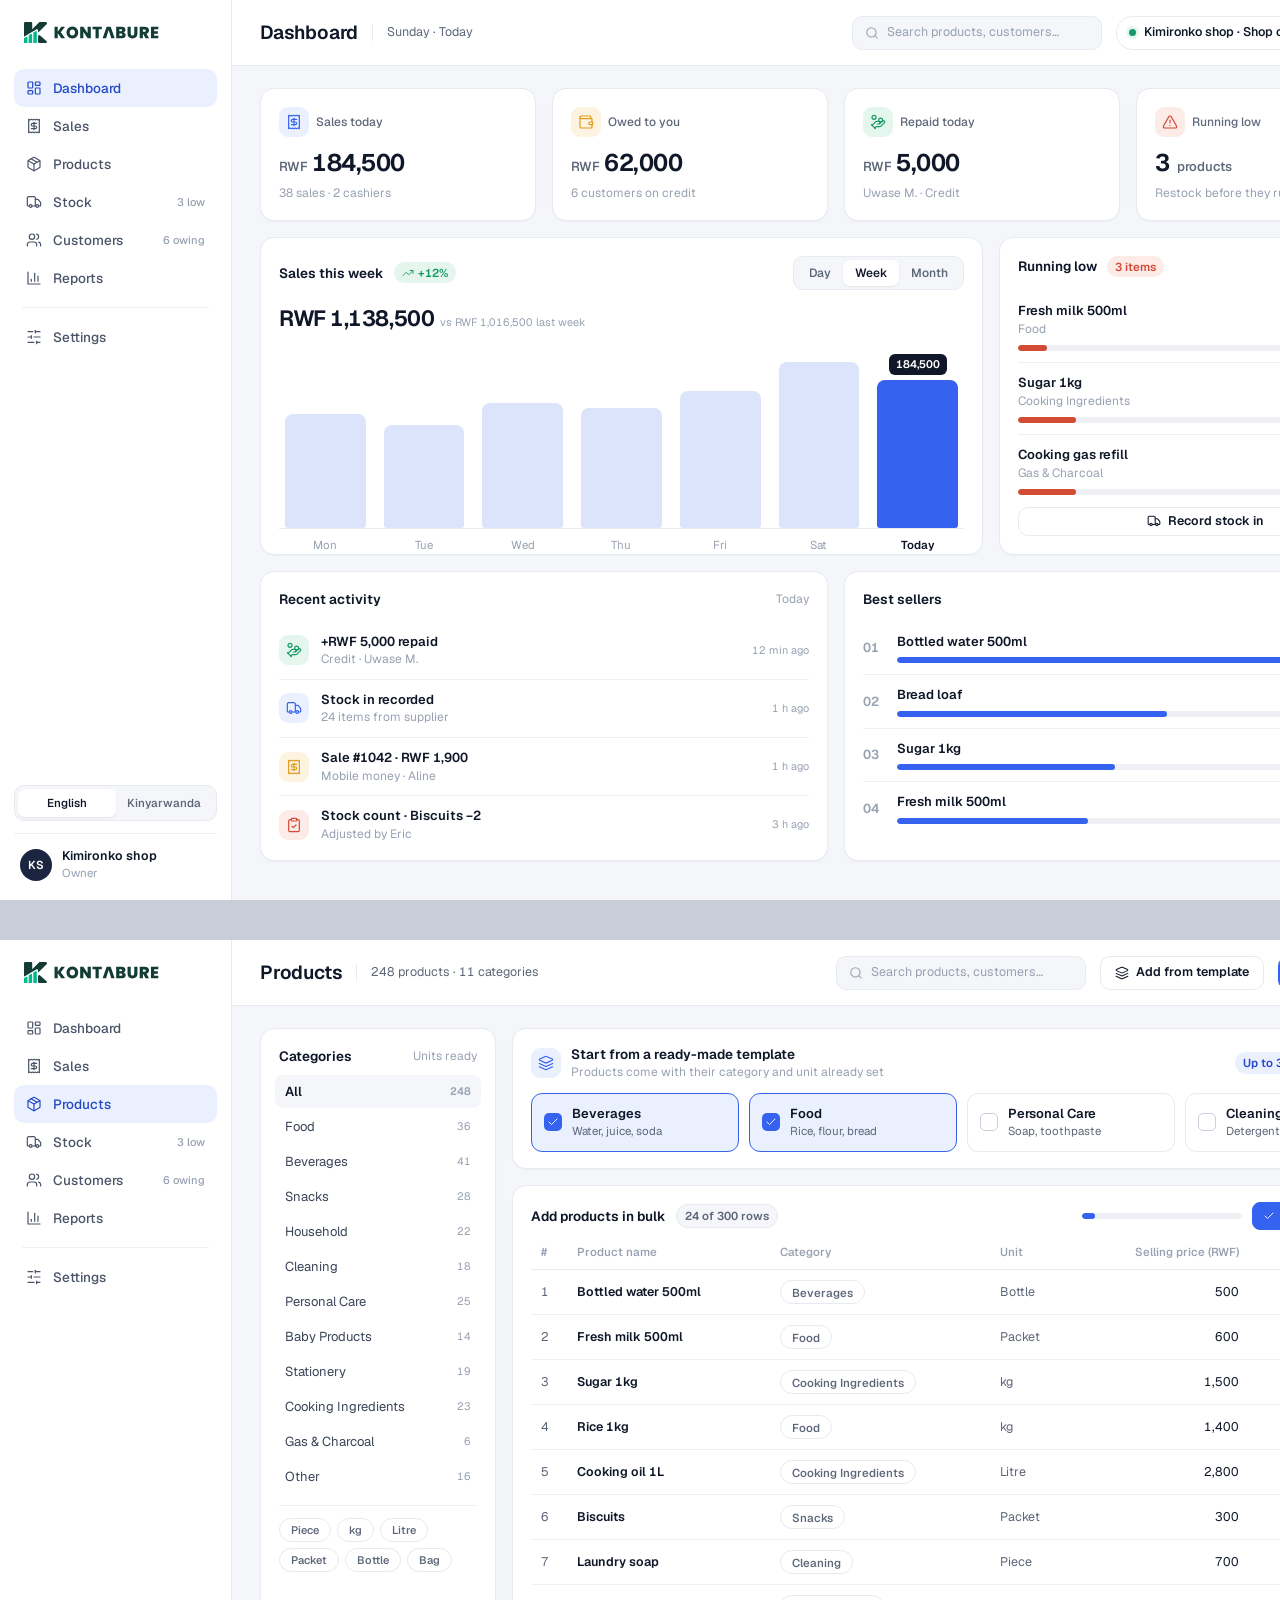
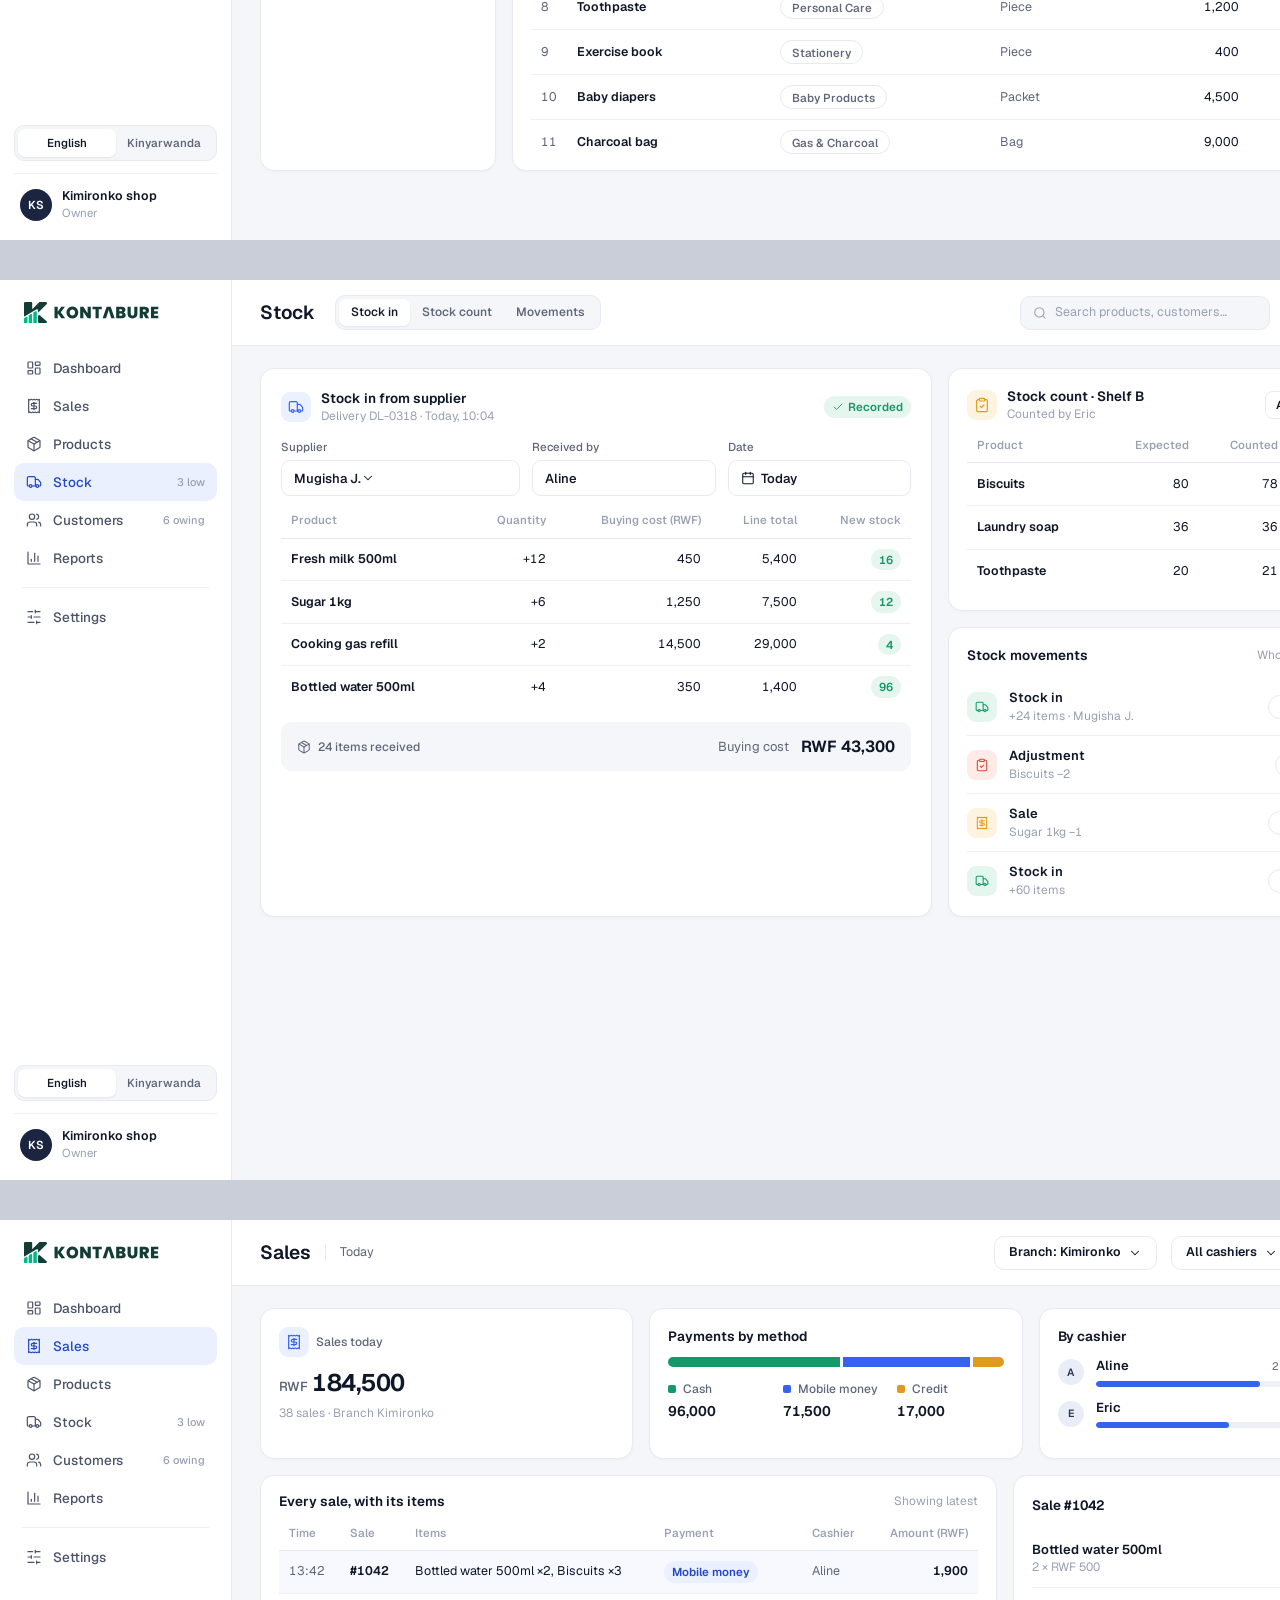
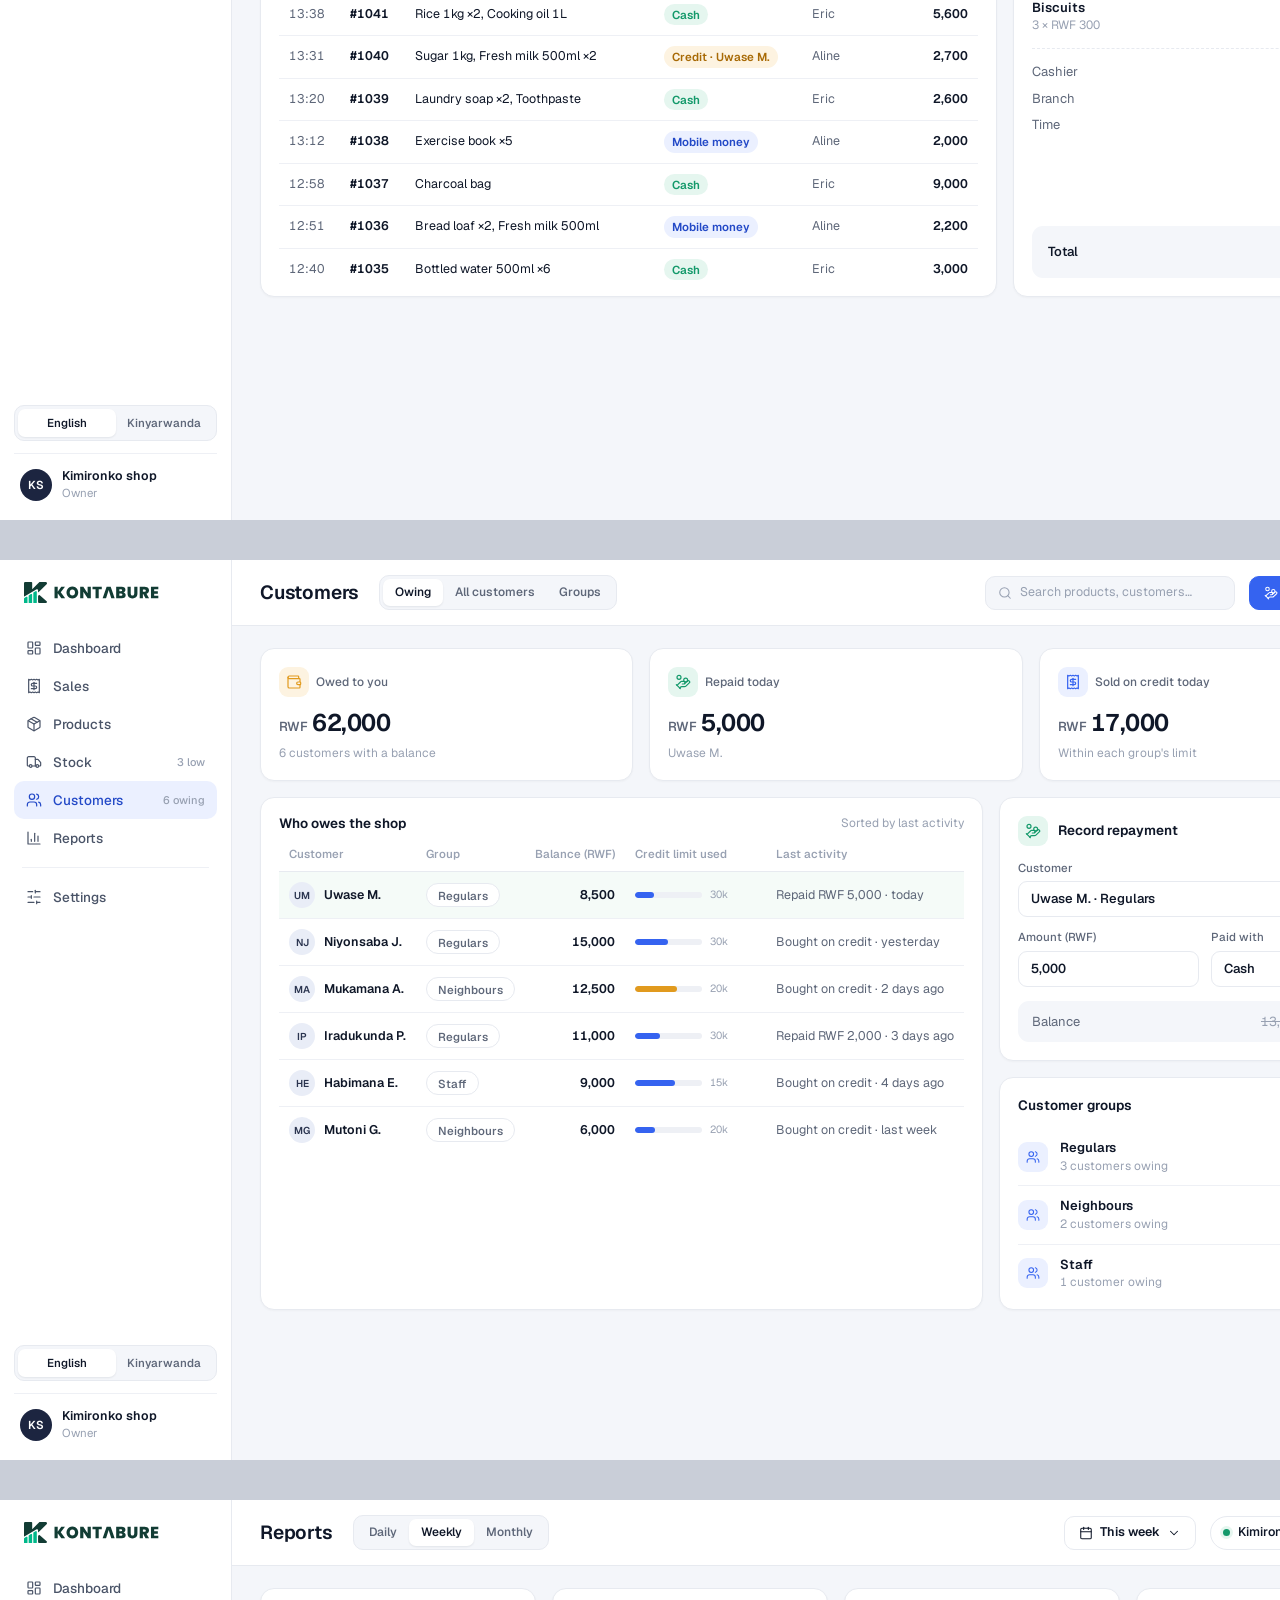
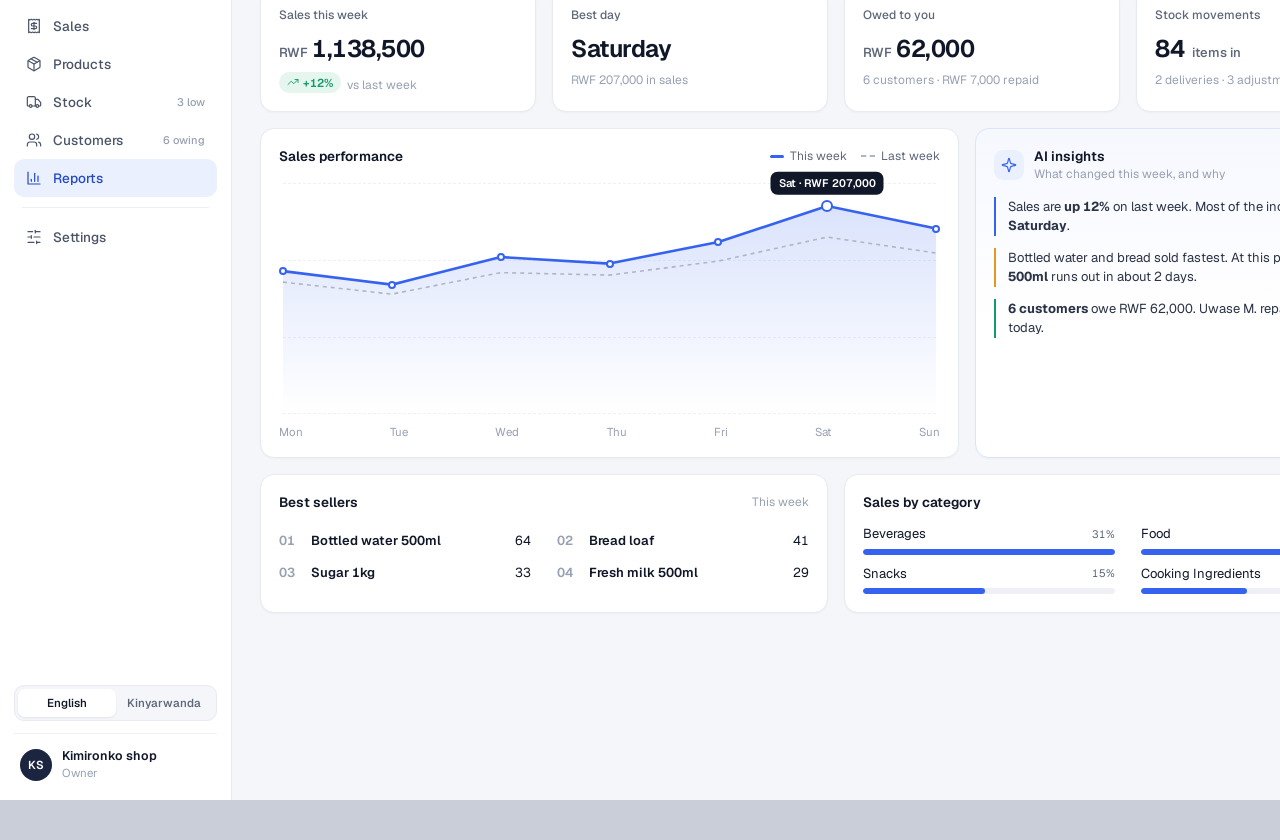
==== commit e4fcb40a: "Add official logo, brand palette and cinematic brand intro Logo: the supplied KONTABURE logo is redr" ====
--- a/tools/screens/screens.html
+++ b/tools/screens/screens.html
@@ -18,8 +18,8 @@
 <meta charset="utf-8">
 <title>KONTABURE sample screens</title>
 <style>
-  @font-face { font-family: "Geist"; src: url("../../assets/fonts/geist-latin.woff2") format("woff2"); font-weight: 300 700; font-display: block; }
-  @font-face { font-family: "Geist Mono"; src: url("../../assets/fonts/geist-mono-latin.woff2") format("woff2"); font-weight: 400 600; font-display: block; }
+  @font-face { font-family: "Geist"; src: url("fonts/geist-latin.woff2") format("woff2"); font-weight: 300 700; font-display: block; }
+  @font-face { font-family: "Geist Mono"; src: url("fonts/geist-mono-latin.woff2") format("woff2"); font-weight: 400 600; font-display: block; }
 
   :root {
     --bg: #F4F6FA; --surface: #FFFFFF; --line: #E7EAF0; --line-2: #EEF0F5;
@@ -37,7 +37,7 @@
   /* Sidebar */
   .side { background: var(--surface); border-right: 1px solid var(--line); padding: 22px 14px 18px; display: flex; flex-direction: column; gap: 4px; }
   .logo { display: flex; align-items: center; gap: 10px; padding: 0 10px 22px; font-weight: 650; letter-spacing: .14em; font-size: 13.5px; }
-  .logo svg { width: 26px; height: 26px; }
+  .logo svg { display: block; }
   .nav a { display: flex; align-items: center; gap: 11px; height: 38px; padding: 0 12px; border-radius: 10px; color: #4A5468; font-weight: 500; text-decoration: none; font-size: 13.5px; }
   .nav a.on { background: var(--primary-soft); color: var(--primary-ink); }
   .nav a .count { margin-left: auto; font-size: 11px; color: var(--faint); }
@@ -142,7 +142,7 @@
   repay: '<path d="M11 15h2a2 2 0 1 0 0-4h-3c-.6 0-1.1.2-1.4.6L3 17"/><path d="m7 21 1.6-1.4c.3-.4.8-.6 1.4-.6h4c1.1 0 2.1-.4 2.8-1.2l4.6-4.4a2 2 0 0 0-2.75-2.91l-4.2 3.9"/><path d="m2 16 6 6"/><circle cx="16" cy="9" r="2.9"/><circle cx="6" cy="5" r="3"/>'
 };
 const ic = (n, s = 16) => `<svg class="i" viewBox="0 0 24 24" style="width:${s}px;height:${s}px">${ICONS[n]}</svg>`;
-const LOGO = `<svg viewBox="0 0 32 32" aria-hidden="true"><rect x="1" y="1" width="30" height="30" rx="9" fill="#0E1424"/><path d="M11 7v18" stroke="#F2B13C" stroke-width="2"/><path d="M15.5 12.5h9M15.5 17h9M15.5 21.5h5.5" stroke="#fff" stroke-width="2" stroke-linecap="round"/></svg>`;
+const LOGO = `<svg viewBox="0 0 641 100" aria-hidden="true" style="height:21px;width:auto"><path fill="#123C34" d="M0 6A6 6 0 0 1 6 0L35 0A4 4 0 0 1 39 4L39 35L73.65 0.35A1.2 1.2 0 0 1 74.5 0L103.51 0A6 6 0 0 1 107.76 10.24L69.05 48.95A1.2 1.2 0 0 1 67 48.1L67 40.19A5.88 5.88 0 0 0 58.09 35.15L1.82 68.91A1.2 1.2 0 0 1 0 67.88ZM67 67.5A5 5 0 0 1 75.24 63.69L107.62 91.19A5 5 0 0 1 104.39 100L72 100A5 5 0 0 1 67 95Z"/><path fill="#00B88A" d="M1.4 100A1.4 1.4 0 0 1 0 98.6L0 79.26A4 4 0 0 1 1.94 75.83L10.54 70.67A4 4 0 0 1 16.6 74.1L16.6 98.6A1.4 1.4 0 0 1 15.2 100ZM23.6 100A1.4 1.4 0 0 1 22.2 98.6L22.2 65.94A4 4 0 0 1 24.14 62.51L32.74 57.35A4 4 0 0 1 38.8 60.78L38.8 98.6A1.4 1.4 0 0 1 37.4 100ZM45.8 100A1.4 1.4 0 0 1 44.4 98.6L44.4 52.62A4 4 0 0 1 46.34 49.19L54.94 44.03A4 4 0 0 1 61 47.46L61 98.6A1.4 1.4 0 0 1 59.6 100Z"/><path fill="#123C34" d="M177.69 77.5 160.55 53.53V77.5H145.34V22.81H160.55V46.39L177.54 22.81H195.07L174.98 49.34L196.08 77.5ZM202.2 49.96Q202.2 41.89 205.96 35.49Q209.73 29.09 216.16 25.53Q222.6 21.96 230.28 21.96Q238.04 21.96 244.44 25.53Q250.84 29.09 254.56 35.49Q258.29 41.89 258.29 49.96Q258.29 58.03 254.56 64.43Q250.84 70.83 244.4 74.44Q237.96 78.04 230.28 78.04Q222.6 78.04 216.16 74.44Q209.73 70.83 205.96 64.43Q202.2 58.03 202.2 49.96ZM242.85 49.96Q242.85 43.44 239.48 39.68Q236.1 35.92 230.28 35.92Q224.39 35.92 221.05 39.68Q217.72 43.44 217.72 49.96Q217.72 56.4 221.05 60.16Q224.39 63.92 230.28 63.92Q236.1 63.92 239.48 60.12Q242.85 56.32 242.85 49.96ZM318.17 77.5H302.97L282.72 46.94V77.5H267.51V22.81H282.72L302.97 53.76V22.81H318.17ZM370.45 22.81V34.91H355.87V77.5H340.66V34.91H326.23V22.81ZM431.73 77.19 412.88 22.5H393.41L374.48 77.19H390.77L403.18 37.7L415.52 77.19ZM484.24 62.61Q484.24 69.59 479.43 73.54Q474.62 77.5 465.93 77.5H438.86V22.81H465.08Q473.46 22.81 478.23 26.53Q483 30.26 483 37.01Q483 41.82 480.48 45.04Q477.96 48.25 473.77 49.42Q478.58 50.5 481.41 54.19Q484.24 57.87 484.24 62.61ZM454.06 44.53H461.74Q467.49 44.53 467.49 39.8Q467.49 34.91 461.74 34.91H454.06ZM468.65 60.43Q468.65 57.95 467.14 56.63Q465.62 55.31 462.83 55.31H454.06V65.24H462.91Q468.65 65.24 468.65 60.43ZM508.21 22.81V54.54Q508.21 58.96 510.26 61.36Q512.32 63.77 516.51 63.77Q520.7 63.77 522.83 61.33Q524.96 58.88 524.96 54.54V22.81H540.17V54.54Q540.17 62.06 536.99 67.38Q533.81 72.69 528.34 75.37Q522.87 78.04 516.2 78.04Q509.53 78.04 504.29 75.37Q499.05 72.69 496.07 67.42Q493.08 62.14 493.08 54.54V22.81ZM578.64 77.5 567.78 57.33H566.15V77.5H550.95V22.81H574.92Q581.51 22.81 586.09 25.1Q590.66 27.39 592.99 31.38Q595.32 35.38 595.32 40.34Q595.32 45.93 592.25 50.16Q589.19 54.38 583.29 56.17L595.63 77.5ZM566.15 46.94H573.67Q576.78 46.94 578.33 45.46Q579.88 43.99 579.88 41.2Q579.88 38.56 578.29 37.05Q576.7 35.53 573.67 35.53H566.15ZM619.83 34.99V43.91H637.28V55.47H619.83V65.32H639.61V77.5H604.62V22.81H639.61V34.99Z"/></svg>`;
 const rwf = n => n.toLocaleString('en-US');
 
 function shell(key, active, topHTML, contentHTML) {
@@ -152,7 +152,7 @@
   ];
   return `<section class="screen" id="screen-${key}">
     <aside class="side">
-      <div class="logo">${LOGO}KONTABURE</div>
+      <div class="logo">${LOGO}</div>
       <nav class="nav">
         ${items.map(([k, label, icon]) => `<a class="${k === active ? 'on' : ''}">${ic(icon)}${label}${k === 'customers' ? '<span class="count">6 owing</span>' : ''}${k === 'stock' ? '<span class="count">3 low</span>' : ''}</a>`).join('')}
         <div class="sep"></div>
